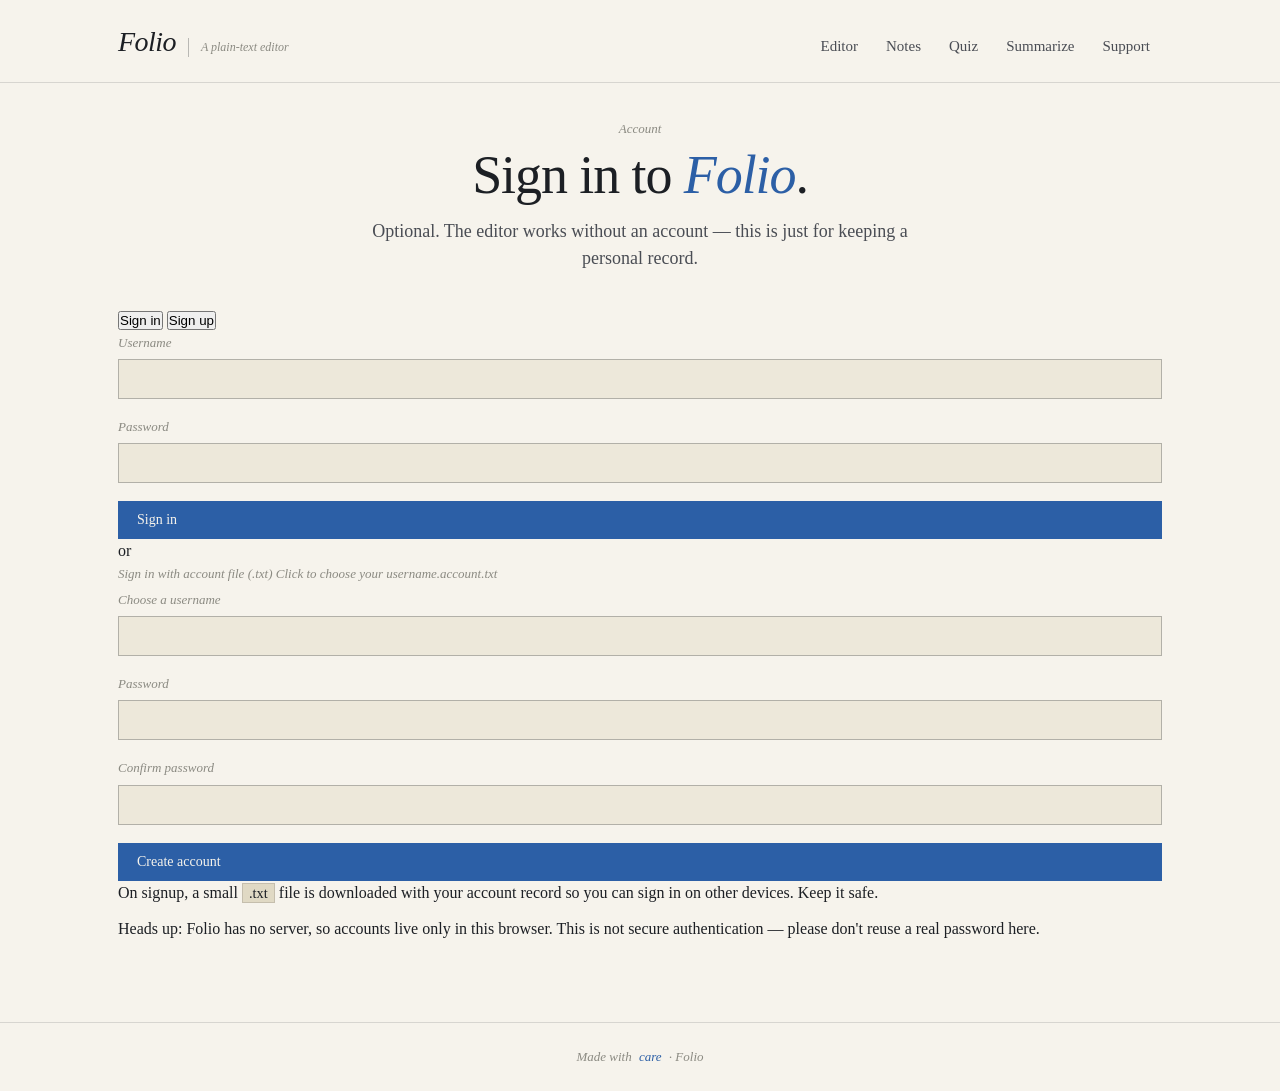
==== pages/login.html @ 6e9a5021 "Add files via upload" ====
<!DOCTYPE html>
<html lang="en">
<head>
  <meta charset="UTF-8" />
  <meta name="viewport" content="width=device-width, initial-scale=1.0" />
  <title>Sign in · Folio</title>
  <link rel="stylesheet" href="../styles/styles.css" />
</head>
<body data-page="login" data-requires-api="false">

  <header class="site-header">
    <div class="header-inner">
      <a class="brand" href="../index.html">
        <span class="brand-mark">Folio</span>
        <span class="brand-tag">A plain-text editor</span>
      </a>
      <nav class="nav">
        <a href="../index.html">Editor</a>
        <a href="notes.html">Notes</a>
        <a href="quiz.html">Quiz</a>
        <a href="summarize.html">Summarize</a>
        <a href="support.html">Support</a>
      </nav>
    </div>
  </header>

  <main>

    <div class="auth-page">

      <span class="eyebrow" style="text-align: center; display: block;">Account</span>
      <h1 class="display" style="text-align: center;">Sign in to <em>Folio</em>.</h1>
      <p class="lead" style="text-align: center; margin: 0 auto 36px;">
        Optional. The editor works without an account — this is just for keeping a personal record.
      </p>

      <div class="auth-card">

        <div class="auth-tabs">
          <button class="auth-tab active" data-tab="signin">Sign in</button>
          <button class="auth-tab" data-tab="signup">Sign up</button>
        </div>

        <!-- SIGN IN -->
        <form class="auth-form active" id="form-signin" autocomplete="off">
          <div class="field">
            <label for="signin-user">Username</label>
            <input type="text" id="signin-user" autocomplete="username" />
          </div>
          <div class="field">
            <label for="signin-pass">Password</label>
            <input type="password" id="signin-pass" autocomplete="current-password" />
          </div>

          <button type="submit" class="btn accent" style="width: 100%;">Sign in</button>

          <div class="auth-divider"><span>or</span></div>

          <label class="file-drop">
            <input type="file" id="signin-file" accept=".txt,text/plain" hidden />
            <span class="file-drop-label">Sign in with account file (.txt)</span>
            <span class="file-drop-hint">Click to choose your <em>username.account.txt</em></span>
          </label>

          <div class="auth-msg" id="signin-msg"></div>
        </form>

        <!-- SIGN UP -->
        <form class="auth-form" id="form-signup" autocomplete="off">
          <div class="field">
            <label for="signup-user">Choose a username</label>
            <input type="text" id="signup-user" autocomplete="username" />
          </div>
          <div class="field">
            <label for="signup-pass">Password</label>
            <input type="password" id="signup-pass" autocomplete="new-password" />
          </div>
          <div class="field">
            <label for="signup-pass2">Confirm password</label>
            <input type="password" id="signup-pass2" autocomplete="new-password" />
          </div>

          <button type="submit" class="btn accent" style="width: 100%;">Create account</button>

          <p class="auth-fineprint">
            On signup, a small <code>.txt</code> file is downloaded with your account record so you can sign in on other devices. Keep it safe.
          </p>

          <div class="auth-msg" id="signup-msg"></div>
        </form>

      </div>

      <p class="auth-disclaimer">
        Heads up: Folio has no server, so accounts live only in this browser. This is not secure authentication — please don't reuse a real password here.
      </p>

    </div>

  </main>

  <footer class="site-footer">
    Made with <em>care</em> · Folio
  </footer>

  <script src="../js/app.js"></script>
</body>
</html>
---- styles/styles.css ----
@import url('https://fonts.googleapis.com/css2?family=Amiri:ital,wght@0,400;0,700;1,400;1,700&family=Tinos:ital,wght@0,400;0,700;1,400;1,700&display=swap');

/*defined varaibles*/

:root {
  /*main paper colors*/
  --paper:        #f6f3ec;
  --paper-warm:   #ede8da;
  --paper-shade:  #e0d9c4;
  --sheet:        #fbf9f2;

  /*ink colors for more specific*/
  --ink:          #1c1f24;
  --ink-soft:     #4a4d54;
  --ink-faint:    #8b8a82;

  /* colors of the main theme */
  --accent:       #2c5fa6;
  --accent-soft:  #6a8fc8;
  --accent-pale:  #d5e0f0;

  /*rules*/
  --rule:         rgba(28, 31, 36, 0.14);
  --rule-strong:  rgba(28, 31, 36, 0.28);

  /* fonts — Times New Roman with Arabic fallback */
  --serif: 'Times New Roman', 'Tinos', 'Amiri', Times, serif;
  --mono:  'Times New Roman', 'Courier New', monospace;

  --max: 1100px;
}

/*clear and reset*/

* { box-sizing: border-box; margin: 0; padding: 0; }

html, body {
  background: var(--paper);
  color: var(--ink);
  font-family: var(--serif);
  font-size: 16px;
  line-height: 1.55;
  min-height: 100vh;
}

:lang(ar), [dir="rtl"] {
  font-size: 1.05em;
  line-height: 1.7;
}

a {
  color: var(--accent);
  text-decoration: underline;
  text-underline-offset: 3px;
}
a:hover { color: var(--ink); }

code {
  font-family: var(--mono);
  font-size: 0.9em;
  background: var(--paper-shade);
  padding: 1px 6px;
  border: 1px solid var(--rule);
}

/*navigation bar*/

.site-header {
  border-bottom: 1px solid var(--rule);
  background: var(--paper);
}

.header-inner {
  max-width: var(--max);
  margin: 0 auto;
  padding: 20px 28px 16px;
  display: flex;
  align-items: baseline;
  justify-content: space-between;
  gap: 24px;
  flex-wrap: wrap;
}

.brand {
  display: flex;
  align-items: baseline;
  gap: 12px;
  text-decoration: none;
  color: var(--ink);
}

.brand-mark {
  font-style: italic;
  font-weight: 400;
  font-size: 28px;
  letter-spacing: -0.02em;
}

.brand-tag {
  font-size: 12px;
  font-style: italic;
  color: var(--ink-faint);
  border-left: 1px solid var(--rule-strong);
  padding-left: 12px;
}

.nav { display: flex; gap: 4px; flex-wrap: wrap; }

.nav a {
  position: relative;
  padding: 8px 12px;
  font-size: 15px;
  color: var(--ink-soft);
  text-decoration: none;
}

.nav a:hover { color: var(--ink); }
.nav a.active { color: var(--ink); }
.nav a.active::after {
  content: '';
  position: absolute;
  left: 12px; right: 12px;
  bottom: 2px;
  height: 2px;
  background: var(--accent);
}

/*general layout*/

main {
  max-width: var(--max);
  margin: 0 auto;
  padding: 36px 28px 80px;
}

.hairline {
  border: none;
  border-top: 1px solid var(--rule);
  margin: 36px 0;
}

.eyebrow {
  display: block;
  font-size: 13px;
  font-style: italic;
  color: var(--ink-faint);
  margin-bottom: 8px;
}

h1.display {
  font-weight: 400;
  font-size: clamp(34px, 5vw, 54px);
  line-height: 1.05;
  letter-spacing: -0.02em;
  margin-bottom: 14px;
}
h1.display em {
  font-style: italic;
  color: var(--accent);
}

.lead {
  font-size: 18px;
  line-height: 1.5;
  max-width: 540px;
  color: var(--ink-soft);
}

h2 {
  font-weight: 400;
  font-size: 28px;
  letter-spacing: -0.01em;
  margin-bottom: 14px;
}
h2 em { font-style: italic; color: var(--accent); }

p { margin-bottom: 12px; }
p:last-child { margin-bottom: 0; }

/*Buttons design */

.btn {
  display: inline-flex;
  align-items: center;
  gap: 8px;
  padding: 10px 18px;
  font-family: var(--serif);
  font-size: 14px;
  text-decoration: none;
  border: 1px solid var(--ink);
  background: var(--ink);
  color: var(--paper);
  cursor: pointer;
  transition: all 0.15s ease;
}

.btn:hover {
  background: var(--accent);
  border-color: var(--accent);
}

.btn.ghost {
  background: transparent;
  color: var(--ink);
}
.btn.ghost:hover {
  background: var(--ink);
  color: var(--paper);
}

.btn.accent {
  background: var(--accent);
  border-color: var(--accent);
}
.btn.accent:hover {
  background: var(--ink);
  border-color: var(--ink);
}

.btn.small { padding: 7px 14px; font-size: 13px; }

button:disabled { opacity: 0.45; cursor: not-allowed; }

/*Api form*/

input[type="text"],
input[type="password"],
textarea {
  width: 100%;
  font-family: var(--serif);
  font-size: 16px;
  color: var(--ink);
  background: var(--paper-warm);
  border: 1px solid var(--rule-strong);
  padding: 10px 12px;
  outline: none;
}

input:focus, textarea:focus {
  border-color: var(--accent);
  background: var(--paper);
}

textarea {
  resize: vertical;
  min-height: 100px;
  line-height: 1.55;
  font-size: 17px;
}

label {
  display: block;
  font-size: 13px;
  font-style: italic;
  color: var(--ink-faint);
  margin-bottom: 6px;
}

.field { margin-bottom: 18px; }

/*txt files main editor*/

.editor-head {
  margin-bottom: 18px;
}

.toolbar {
  display: flex;
  align-items: stretch;
  border: 1px solid var(--rule-strong);
  background: var(--paper-warm);
  margin-bottom: 14px;
  flex-wrap: wrap;
}

.toolbar-group {
  display: flex;
  align-items: center;
  border-right: 1px solid var(--rule-strong);
}
.toolbar-group:last-child { border-right: none; }
.toolbar-group.grow { flex: 1; min-width: 0; }

.tool-btn {
  background: transparent;
  border: none;
  padding: 0 14px;
  height: 38px;
  font-family: var(--serif);
  font-size: 14px;
  color: var(--ink-soft);
  cursor: pointer;
  border-right: 1px solid var(--rule);
}
.tool-btn:last-child { border-right: none; }
.tool-btn:hover { color: var(--ink); background: var(--paper-shade); }
.tool-btn.accent { color: var(--accent); }
.tool-btn.accent:hover { background: var(--accent); color: var(--paper); }

.filename-input {
  flex: 1;
  min-width: 0;
  background: transparent;
  border: none;
  padding: 0 14px;
  font-style: italic;
  font-size: 16px;
  color: var(--ink);
  height: 38px;
}

.filename-input::placeholder {
  color: var(--ink-faint);
  font-style: italic;
}

.font-size-display {
  font-size: 13px;
  color: var(--ink-soft);
  padding: 0 8px;
  min-width: 30px;
  text-align: center;
}

/*Paper main area*/
.sheet {
  background: var(--sheet);
  border: 1px solid var(--rule-strong);
  position: relative;
  min-height: 50vh;
}

.sheet textarea {
  display: block;
  width: 100%;
  min-height: 50vh;
  background: transparent;
  border: none;
  resize: none;
  padding: 40px 48px;
  font-family: var(--serif);
  font-size: 17px;
  line-height: 1.65;
  color: var(--ink);
  outline: none;
}

.sheet textarea::placeholder {
  color: var(--ink-faint);
  font-style: italic;
}

/*stats*/
.stats-bar {
  display: flex;
  justify-content: space-between;
  align-items: center;
  margin-top: 12px;
  padding: 8px 14px;
  border-top: 1px solid var(--rule);
  font-size: 13px;
  color: var(--ink-faint);
  flex-wrap: wrap;
  gap: 8px;
}

.stats-group { display: flex; gap: 18px; flex-wrap: wrap; }

.stat b {
  font-style: italic;
  font-weight: 400;
  font-size: 14px;
  color: var(--ink);
  margin-right: 4px;
}

.save-status {
  display: inline-flex;
  align-items: center;
  gap: 6px;
  font-style: italic;
}

.save-status::before {
  content: '';
  width: 6px; height: 6px;
  background: #2c7a4d;
  border-radius: 50%;
}

.save-status.dirty::before { background: var(--accent); }

/*Ai shortcut easy reach */
.editor-ai {
  display: flex;
  gap: 10px;
  margin-top: 16px;
  flex-wrap: wrap;
  align-items: center;
}

.editor-ai-label {
  font-size: 13px;
  font-style: italic;
  color: var(--ink-faint);
  margin-right: 6px;
}

/*Headers*/

.section-head {
  margin-bottom: 32px;
}

.saved-header {
  display: flex;
  justify-content: space-between;
  align-items: baseline;
  border-bottom: 1px solid var(--rule-strong);
  padding-bottom: 10px;
  margin-bottom: 18px;
  flex-wrap: wrap;
  gap: 8px;
}

.empty-state {
  font-style: italic;
  font-size: 16px;
  color: var(--ink-faint);
  padding: 20px 0;
  text-align: center;
}

/*Notes page*/

.note-editor {
  background: var(--paper-warm);
  border: 1px solid var(--rule-strong);
  padding: 24px;
  margin-bottom: 32px;
}

.note-editor input[type="text"] {
  font-size: 22px;
  background: transparent;
  border: none;
  border-bottom: 1px solid var(--rule);
  padding: 6px 0 10px;
  margin-bottom: 12px;
}

.note-editor input[type="text"]:focus {
  border-bottom-color: var(--accent);
}

.note-editor textarea {
  background: transparent;
  border: none;
  padding: 6px 0;
  min-height: 140px;
}

.note-actions {
  display: flex;
  gap: 10px;
  justify-content: flex-end;
  margin-top: 14px;
  border-top: 1px solid var(--rule);
  padding-top: 14px;
}

.notes-list { list-style: none; }

.note-card {
  background: var(--paper-warm);
  border: 1px solid var(--rule);
  padding: 20px 24px;
  margin-bottom: 14px;
}

.note-card-header {
  display: flex;
  justify-content: space-between;
  align-items: baseline;
  margin-bottom: 8px;
  gap: 14px;
  flex-wrap: wrap;
}

.note-title {
  font-size: 20px;
  font-weight: 500;
}

.note-date {
  font-size: 13px;
  font-style: italic;
  color: var(--ink-faint);
}

.note-body {
  font-size: 16px;
  line-height: 1.55;
  color: var(--ink-soft);
  white-space: pre-wrap;
  margin-bottom: 10px;
}

.note-card-actions {
  display: flex;
  gap: 8px;
  border-top: 1px solid var(--rule);
  padding-top: 10px;
}

/*Coming soon/ ai stuff later place*/

.soon-panel {
  background: var(--paper-warm);
  border: 1px solid var(--rule-strong);
  padding: 40px 32px;
  text-align: center;
}

.soon-badge {
  display: inline-block;
  font-size: 12px;
  font-style: italic;
  color: var(--accent);
  background: var(--accent-pale);
  padding: 4px 10px;
  margin-bottom: 14px;
  border-radius: 2px;
}

.soon-panel h3 {
  font-size: 22px;
  font-weight: 400;
  margin-bottom: 8px;
}

.soon-panel p {
  font-size: 15px;
  color: var(--ink-soft);
  max-width: 460px;
  margin: 0 auto 20px;
}

.sum-grid {
  display: grid;
  grid-template-columns: 1fr 1fr;
  gap: 20px;
  align-items: start;
  margin-bottom: 18px;
}

.sum-panel {
  background: var(--paper-warm);
  border: 1px solid var(--rule-strong);
  padding: 20px;
  min-height: 320px;
  display: flex;
  flex-direction: column;
}

.sum-panel-header {
  display: flex;
  justify-content: space-between;
  align-items: baseline;
  border-bottom: 1px solid var(--rule);
  padding-bottom: 8px;
  margin-bottom: 14px;
  gap: 10px;
}

.sum-panel-title {
  font-style: italic;
  font-size: 18px;
}

.sum-panel-meta {
  font-size: 12px;
  font-style: italic;
  color: var(--ink-faint);
}

.sum-panel textarea {
  flex: 1;
  background: transparent;
  border: none;
  padding: 0;
  font-size: 15px;
  min-height: 240px;
}

.sum-output {
  flex: 1;
  font-size: 15px;
  line-height: 1.55;
  white-space: pre-wrap;
  color: var(--ink);
}

.sum-output.empty {
  font-style: italic;
  color: var(--ink-faint);
  display: flex;
  align-items: center;
  justify-content: center;
}

.sum-controls {
  display: flex;
  gap: 12px;
  flex-wrap: wrap;
  align-items: center;
  justify-content: flex-end;
}

/*Support area*/

.support-section {
  margin-bottom: 36px;
}

.api-card {
  background: var(--paper-warm);
  border: 1px solid var(--rule-strong);
  padding: 22px;
  margin-top: 12px;
}

/*Md files to load in support*/

.md-content {
  font-family: var(--serif);
  color: var(--ink);
  line-height: 1.6;
}

.md-content > * + * { margin-top: 14px; }

.md-content .md-h1 {
  font-size: 28px;
  font-style: italic;
  font-weight: 400;
  color: var(--accent);
  margin-top: 28px;
}
.md-content .md-h1:first-child { margin-top: 0; }

.md-content .md-h2 {
  font-size: 22px;
  font-weight: 500;
  margin-top: 22px;
}

.md-content .md-h3 {
  font-size: 18px;
  font-weight: 600;
  margin-top: 16px;
}

.md-content .md-p {
  font-size: 16px;
  color: var(--ink-soft);
}

.md-content .md-ul,
.md-content .md-ol {
  padding-left: 22px;
  font-size: 16px;
  color: var(--ink-soft);
}

.md-content .md-ul li,
.md-content .md-ol li {
  margin-bottom: 5px;
}

.md-content .md-hr {
  border: none;
  border-top: 1px solid var(--rule);
  margin: 24px 0;
}

.md-content strong { font-weight: 700; color: var(--ink); }
.md-content em { font-style: italic; }

.md-loading {
  font-style: italic;
  color: var(--ink-faint);
  text-align: center;
  padding: 20px 0;
}

.md-content[dir="rtl"] {
  text-align: right;
}

.md-content[dir="rtl"] .md-ul,
.md-content[dir="rtl"] .md-ol {
  padding-left: 0;
  padding-right: 22px;
}

/*Footers*/

.site-footer {
  border-top: 1px solid var(--rule);
  padding: 24px;
  text-align: center;
  font-size: 13px;
  font-style: italic;
  color: var(--ink-faint);
}

.site-footer em {
  color: var(--accent);
  margin: 0 4px;
}

/*Added support to phones and different shit*/

@media (max-width: 880px) {
  .sum-grid { grid-template-columns: 1fr; }
}

@media (max-width: 640px) {
  .header-inner { padding: 14px 16px 12px; gap: 12px; }
  .brand-tag { display: none; }
  .brand-mark { font-size: 24px; }
  .nav a { padding: 6px 10px; font-size: 14px; }
  main { padding: 24px 14px 56px; }

  h1.display { font-size: clamp(26px, 7vw, 36px); }
  .lead { font-size: 16px; }
  h2 { font-size: 22px; }

  .sheet textarea { padding: 26px 20px; font-size: 16px; }
  .toolbar { flex-direction: column; align-items: stretch; }
  .toolbar-group { border-right: none; border-bottom: 1px solid var(--rule); }
  .toolbar-group:last-child { border-bottom: none; }
  .tool-btn { height: 42px; }
  .filename-input { padding: 10px 14px; height: 42px; }

  .stats-bar { flex-direction: column; align-items: flex-start; }
  .editor-ai { flex-direction: column; align-items: stretch; }
  .editor-ai .btn { justify-content: center; }

  .note-editor { padding: 16px; }
  .note-card { padding: 16px 18px; }

  .soon-panel { padding: 28px 18px; }
  .sum-panel { padding: 16px; min-height: 240px; }
}
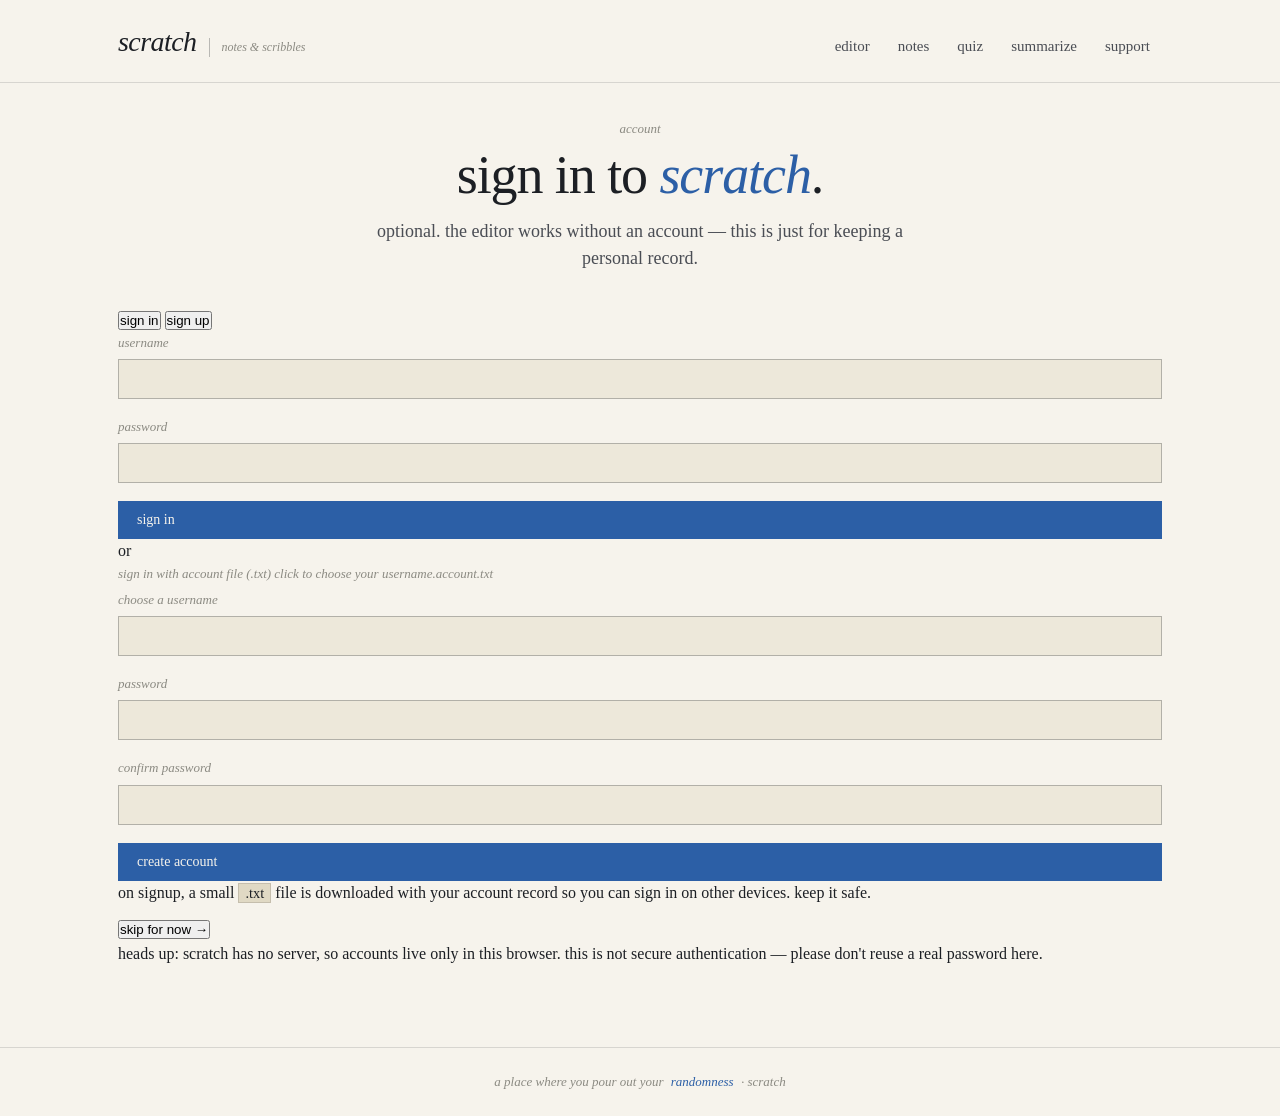
==== commit fc1d121a: "Update login page branding and text" ====
--- a/pages/login.html
+++ b/pages/login.html
@@ -3,23 +3,23 @@
 <head>
   <meta charset="UTF-8" />
   <meta name="viewport" content="width=device-width, initial-scale=1.0" />
-  <title>Sign in · Folio</title>
+  <title>sign in — scratch</title>
   <link rel="stylesheet" href="../styles/styles.css" />
 </head>
-<body data-page="login" data-requires-api="false">
+<body data-page="login">
 
   <header class="site-header">
     <div class="header-inner">
       <a class="brand" href="../index.html">
-        <span class="brand-mark">Folio</span>
-        <span class="brand-tag">A plain-text editor</span>
+        <span class="brand-mark">scratch</span>
+        <span class="brand-tag">notes &amp; scribbles</span>
       </a>
       <nav class="nav">
-        <a href="../index.html">Editor</a>
-        <a href="notes.html">Notes</a>
-        <a href="quiz.html">Quiz</a>
-        <a href="summarize.html">Summarize</a>
-        <a href="support.html">Support</a>
+        <a href="../index.html">editor</a>
+        <a href="notes.html">notes</a>
+        <a href="quiz.html">quiz</a>
+        <a href="summarize.html">summarize</a>
+        <a href="support.html">support</a>
       </nav>
     </div>
   </header>
@@ -28,62 +28,60 @@
 
     <div class="auth-page">
 
-      <span class="eyebrow" style="text-align: center; display: block;">Account</span>
-      <h1 class="display" style="text-align: center;">Sign in to <em>Folio</em>.</h1>
+      <span class="eyebrow" style="text-align: center; display: block;">account</span>
+      <h1 class="display" style="text-align: center;">sign in to <em>scratch</em>.</h1>
       <p class="lead" style="text-align: center; margin: 0 auto 36px;">
-        Optional. The editor works without an account — this is just for keeping a personal record.
+        optional. the editor works without an account — this is just for keeping a personal record.
       </p>
 
       <div class="auth-card">
 
         <div class="auth-tabs">
-          <button class="auth-tab active" data-tab="signin">Sign in</button>
-          <button class="auth-tab" data-tab="signup">Sign up</button>
+          <button class="auth-tab active" data-tab="signin">sign in</button>
+          <button class="auth-tab" data-tab="signup">sign up</button>
         </div>
 
-        <!-- SIGN IN -->
         <form class="auth-form active" id="form-signin" autocomplete="off">
           <div class="field">
-            <label for="signin-user">Username</label>
+            <label for="signin-user">username</label>
             <input type="text" id="signin-user" autocomplete="username" />
           </div>
           <div class="field">
-            <label for="signin-pass">Password</label>
+            <label for="signin-pass">password</label>
             <input type="password" id="signin-pass" autocomplete="current-password" />
           </div>
 
-          <button type="submit" class="btn accent" style="width: 100%;">Sign in</button>
+          <button type="submit" class="btn accent" style="width: 100%;">sign in</button>
 
           <div class="auth-divider"><span>or</span></div>
 
           <label class="file-drop">
             <input type="file" id="signin-file" accept=".txt,text/plain" hidden />
-            <span class="file-drop-label">Sign in with account file (.txt)</span>
-            <span class="file-drop-hint">Click to choose your <em>username.account.txt</em></span>
+            <span class="file-drop-label">sign in with account file (.txt)</span>
+            <span class="file-drop-hint">click to choose your <em>username.account.txt</em></span>
           </label>
 
           <div class="auth-msg" id="signin-msg"></div>
         </form>
 
-        <!-- SIGN UP -->
         <form class="auth-form" id="form-signup" autocomplete="off">
           <div class="field">
-            <label for="signup-user">Choose a username</label>
+            <label for="signup-user">choose a username</label>
             <input type="text" id="signup-user" autocomplete="username" />
           </div>
           <div class="field">
-            <label for="signup-pass">Password</label>
+            <label for="signup-pass">password</label>
             <input type="password" id="signup-pass" autocomplete="new-password" />
           </div>
           <div class="field">
-            <label for="signup-pass2">Confirm password</label>
+            <label for="signup-pass2">confirm password</label>
             <input type="password" id="signup-pass2" autocomplete="new-password" />
           </div>
 
-          <button type="submit" class="btn accent" style="width: 100%;">Create account</button>
+          <button type="submit" class="btn accent" style="width: 100%;">create account</button>
 
           <p class="auth-fineprint">
-            On signup, a small <code>.txt</code> file is downloaded with your account record so you can sign in on other devices. Keep it safe.
+            on signup, a small <code>.txt</code> file is downloaded with your account record so you can sign in on other devices. keep it safe.
           </p>
 
           <div class="auth-msg" id="signup-msg"></div>
@@ -91,8 +89,12 @@
 
       </div>
 
+      <div class="auth-skip-row">
+        <button type="button" class="auth-skip-btn" id="auth-skip">skip for now →</button>
+      </div>
+
       <p class="auth-disclaimer">
-        Heads up: Folio has no server, so accounts live only in this browser. This is not secure authentication — please don't reuse a real password here.
+        heads up: scratch has no server, so accounts live only in this browser. this is not secure authentication — please don't reuse a real password here.
       </p>
 
     </div>
@@ -100,7 +102,7 @@
   </main>
 
   <footer class="site-footer">
-    Made with <em>care</em> · Folio
+    a place where you pour out your <em>randomness</em> · scratch
   </footer>
 
   <script src="../js/app.js"></script>
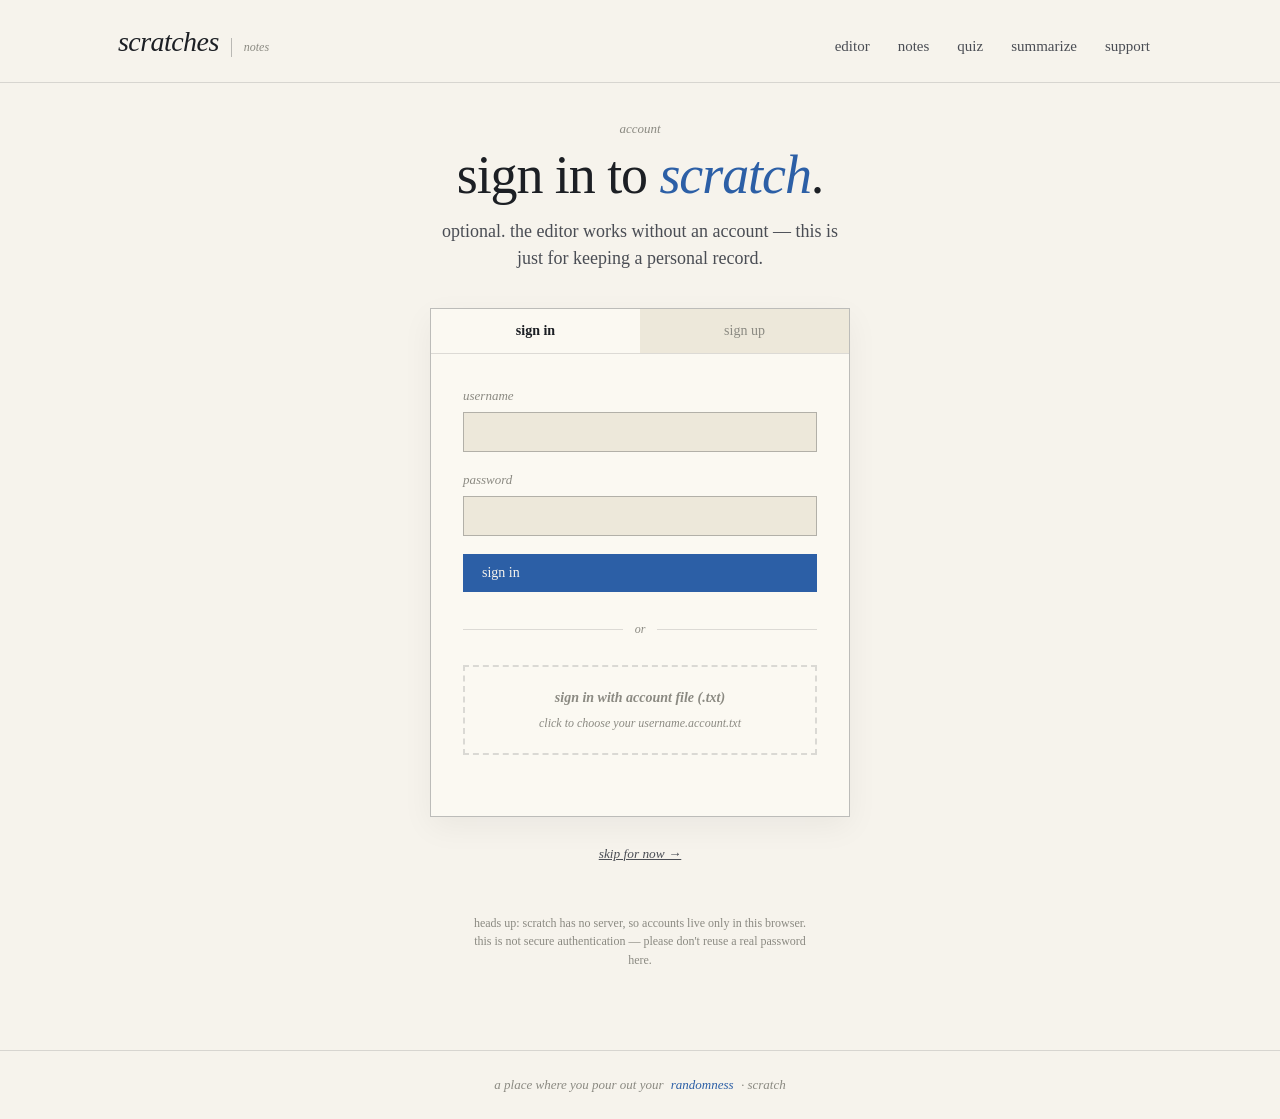
==== commit 6b268e8e: "Update title and brand names in login.html" ====
--- a/pages/login.html
+++ b/pages/login.html
@@ -3,7 +3,7 @@
 <head>
   <meta charset="UTF-8" />
   <meta name="viewport" content="width=device-width, initial-scale=1.0" />
-  <title>sign in — scratch</title>
+  <title>sign in - scratch</title>
   <link rel="stylesheet" href="../styles/styles.css" />
 </head>
 <body data-page="login">
@@ -11,8 +11,8 @@
   <header class="site-header">
     <div class="header-inner">
       <a class="brand" href="../index.html">
-        <span class="brand-mark">scratch</span>
-        <span class="brand-tag">notes &amp; scribbles</span>
+        <span class="brand-mark">scratches</span>
+        <span class="brand-tag">notes</span>
       </a>
       <nav class="nav">
         <a href="../index.html">editor</a>
--- a/styles/styles.css
+++ b/styles/styles.css
@@ -754,3 +754,342 @@
   .soon-panel { padding: 28px 18px; }
   .sum-panel { padding: 16px; min-height: 240px; }
 }
+
+.auth-page {
+  max-width: 420px;
+  margin: 0 auto;
+}
+
+.auth-card {
+  background: var(--sheet);
+  border: 1px solid var(--rule-strong);
+  margin-top: 24px;
+  box-shadow: 0 10px 30px rgba(0,0,0,0.05);
+}
+
+.auth-tabs {
+  display: flex;
+  border-bottom: 1px solid var(--rule);
+}
+
+.auth-tab {
+  flex: 1;
+  padding: 14px;
+  background: var(--paper-warm);
+  border: none;
+  font-family: var(--serif);
+  font-size: 14px;
+  cursor: pointer;
+  color: var(--ink-faint);
+  transition: all 0.2s;
+}
+
+.auth-tab.active {
+  background: var(--sheet);
+  color: var(--ink);
+  font-weight: bold;
+}
+
+.auth-form {
+  padding: 32px;
+  display: none;
+}
+
+.auth-form.active {
+  display: block;
+}
+
+.auth-divider {
+  text-align: center;
+  margin: 24px 0;
+  position: relative;
+}
+
+.auth-divider::before {
+  content: '';
+  position: absolute;
+  top: 50%; left: 0; right: 0;
+  height: 1px;
+  background: var(--rule);
+  z-index: 1;
+}
+
+.auth-divider span {
+  position: relative;
+  z-index: 2;
+  background: var(--sheet);
+  padding: 0 12px;
+  font-size: 12px;
+  font-style: italic;
+  color: var(--ink-faint);
+}
+
+.file-drop {
+  display: block;
+  border: 2px dashed var(--rule);
+  padding: 20px;
+  text-align: center;
+  cursor: pointer;
+  transition: border-color 0.2s;
+}
+
+.file-drop:hover {
+  border-color: var(--accent-soft);
+  background: var(--paper-warm);
+}
+
+.file-drop-label {
+  display: block;
+  font-size: 14px;
+  font-weight: bold;
+  margin-bottom: 4px;
+}
+
+.file-drop-hint {
+  font-size: 12px;
+  font-style: italic;
+  color: var(--ink-faint);
+}
+
+.auth-msg {
+  margin-top: 16px;
+  font-size: 13px;
+  text-align: center;
+  min-height: 1em;
+}
+
+.auth-msg.error { color: #b71c1c; }
+.auth-msg.success { color: #2e7d32; }
+
+.auth-page {
+  max-width: 420px;
+  margin: 0 auto;
+}
+
+.auth-card {
+  background: var(--sheet);
+  border: 1px solid var(--rule-strong);
+  margin-top: 24px;
+  box-shadow: 0 10px 30px rgba(0,0,0,0.05);
+}
+
+.auth-tabs {
+  display: flex;
+  border-bottom: 1px solid var(--rule);
+}
+
+.auth-tab {
+  flex: 1;
+  padding: 14px;
+  background: var(--paper-warm);
+  border: none;
+  font-family: var(--serif);
+  font-size: 14px;
+  cursor: pointer;
+  color: var(--ink-faint);
+  transition: all 0.2s;
+}
+
+.auth-tab.active {
+  background: var(--sheet);
+  color: var(--ink);
+  font-weight: bold;
+}
+
+.auth-form {
+  padding: 32px;
+  display: none;
+}
+
+.auth-form.active {
+  display: block;
+}
+
+.auth-divider {
+  text-align: center;
+  margin: 24px 0;
+  position: relative;
+}
+
+.auth-divider::before {
+  content: '';
+  position: absolute;
+  top: 50%; left: 0; right: 0;
+  height: 1px;
+  background: var(--rule);
+  z-index: 1;
+}
+
+.auth-divider span {
+  position: relative;
+  z-index: 2;
+  background: var(--sheet);
+  padding: 0 12px;
+  font-size: 12px;
+  font-style: italic;
+  color: var(--ink-faint);
+}
+
+.file-drop {
+  display: block;
+  border: 2px dashed var(--rule);
+  padding: 20px;
+  text-align: center;
+  cursor: pointer;
+  transition: border-color 0.2s;
+}
+
+.file-drop:hover {
+  border-color: var(--accent-soft);
+  background: var(--paper-warm);
+}
+
+.file-drop-label {
+  display: block;
+  font-size: 14px;
+  font-weight: bold;
+  margin-bottom: 4px;
+}
+
+.file-drop-hint {
+  font-size: 12px;
+  font-style: italic;
+  color: var(--ink-faint);
+}
+.auth-page {
+  max-width: 420px;
+  margin: 0 auto;
+}
+
+.auth-card {
+  background: var(--sheet);
+  border: 1px solid var(--rule-strong);
+  margin-top: 24px;
+  box-shadow: 0 10px 30px rgba(0,0,0,0.05);
+}
+
+.auth-tabs {
+  display: flex;
+  border-bottom: 1px solid var(--rule);
+}
+
+.auth-tab {
+  flex: 1;
+  padding: 14px;
+  background: var(--paper-warm);
+  border: none;
+  font-family: var(--serif);
+  font-size: 14px;
+  cursor: pointer;
+  color: var(--ink-faint);
+  transition: all 0.2s;
+}
+
+.auth-tab.active {
+  background: var(--sheet);
+  color: var(--ink);
+  font-weight: bold;
+}
+
+.auth-form {
+  padding: 32px;
+  display: none;
+}
+
+.auth-form.active {
+  display: block;
+}
+
+.auth-divider {
+  text-align: center;
+  margin: 24px 0;
+  position: relative;
+}
+
+.auth-divider::before {
+  content: '';
+  position: absolute;
+  top: 50%; left: 0; right: 0;
+  height: 1px;
+  background: var(--rule);
+  z-index: 1;
+}
+
+.auth-divider span {
+  position: relative;
+  z-index: 2;
+  background: var(--sheet);
+  padding: 0 12px;
+  font-size: 12px;
+  font-style: italic;
+  color: var(--ink-faint);
+}
+
+.file-drop {
+  display: block;
+  border: 2px dashed var(--rule);
+  padding: 20px;
+  text-align: center;
+  cursor: pointer;
+  transition: border-color 0.2s;
+}
+
+.file-drop:hover {
+  border-color: var(--accent-soft);
+  background: var(--paper-warm);
+}
+
+.file-drop-label {
+  display: block;
+  font-size: 14px;
+  font-weight: bold;
+  margin-bottom: 4px;
+}
+
+.file-drop-hint {
+  font-size: 12px;
+  font-style: italic;
+  color: var(--ink-faint);
+}
+
+.auth-msg {
+  margin-top: 16px;
+  font-size: 13px;
+  text-align: center;
+  min-height: 1em;
+}
+
+.auth-msg.error { color: #b71c1c; }
+.auth-msg.success { color: #2e7d32; }
+
+.auth-fineprint {
+  font-size: 12px;
+  color: var(--ink-faint);
+  margin-top: 16px;
+  line-height: 1.4;
+}
+
+.auth-skip-row {
+  text-align: center;
+  margin-top: 24px;
+}
+
+.auth-skip-btn {
+  background: none;
+  border: none;
+  font-family: var(--serif);
+  font-style: italic;
+  color: var(--ink-soft);
+  cursor: pointer;
+  text-decoration: underline;
+}
+
+.auth-disclaimer {
+  margin-top: 48px;
+  font-size: 12px;
+  color: var(--ink-faint);
+  text-align: center;
+  max-width: 340px;
+  margin-left: auto;
+  margin-right: auto;
+}
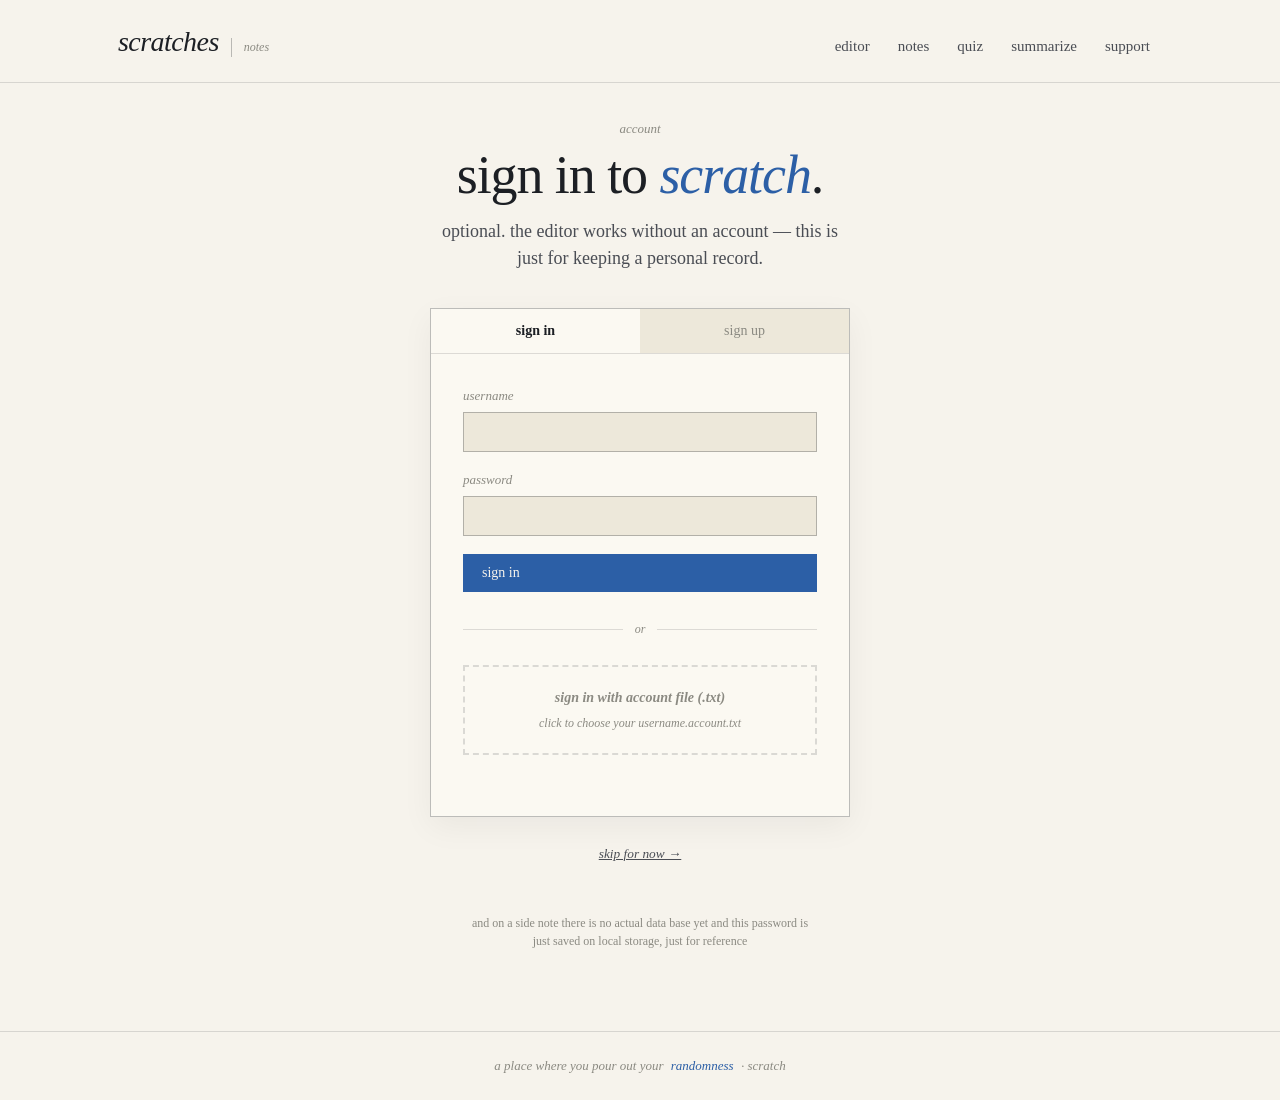
==== commit e7b97d4b: "Update login.html" ====
--- a/pages/login.html
+++ b/pages/login.html
@@ -81,7 +81,7 @@
           <button type="submit" class="btn accent" style="width: 100%;">create account</button>
 
           <p class="auth-fineprint">
-            on signup, a small <code>.txt</code> file is downloaded with your account record so you can sign in on other devices. keep it safe.
+           You will have a txt file downloaded upon log in, it is totally useless throw it delete it do whatever lol.
           </p>
 
           <div class="auth-msg" id="signup-msg"></div>
@@ -94,7 +94,7 @@
       </div>
 
       <p class="auth-disclaimer">
-        heads up: scratch has no server, so accounts live only in this browser. this is not secure authentication — please don't reuse a real password here.
+        and on a side note there is no actual data base yet and this password is just saved on local storage, just for reference
       </p>
 
     </div>
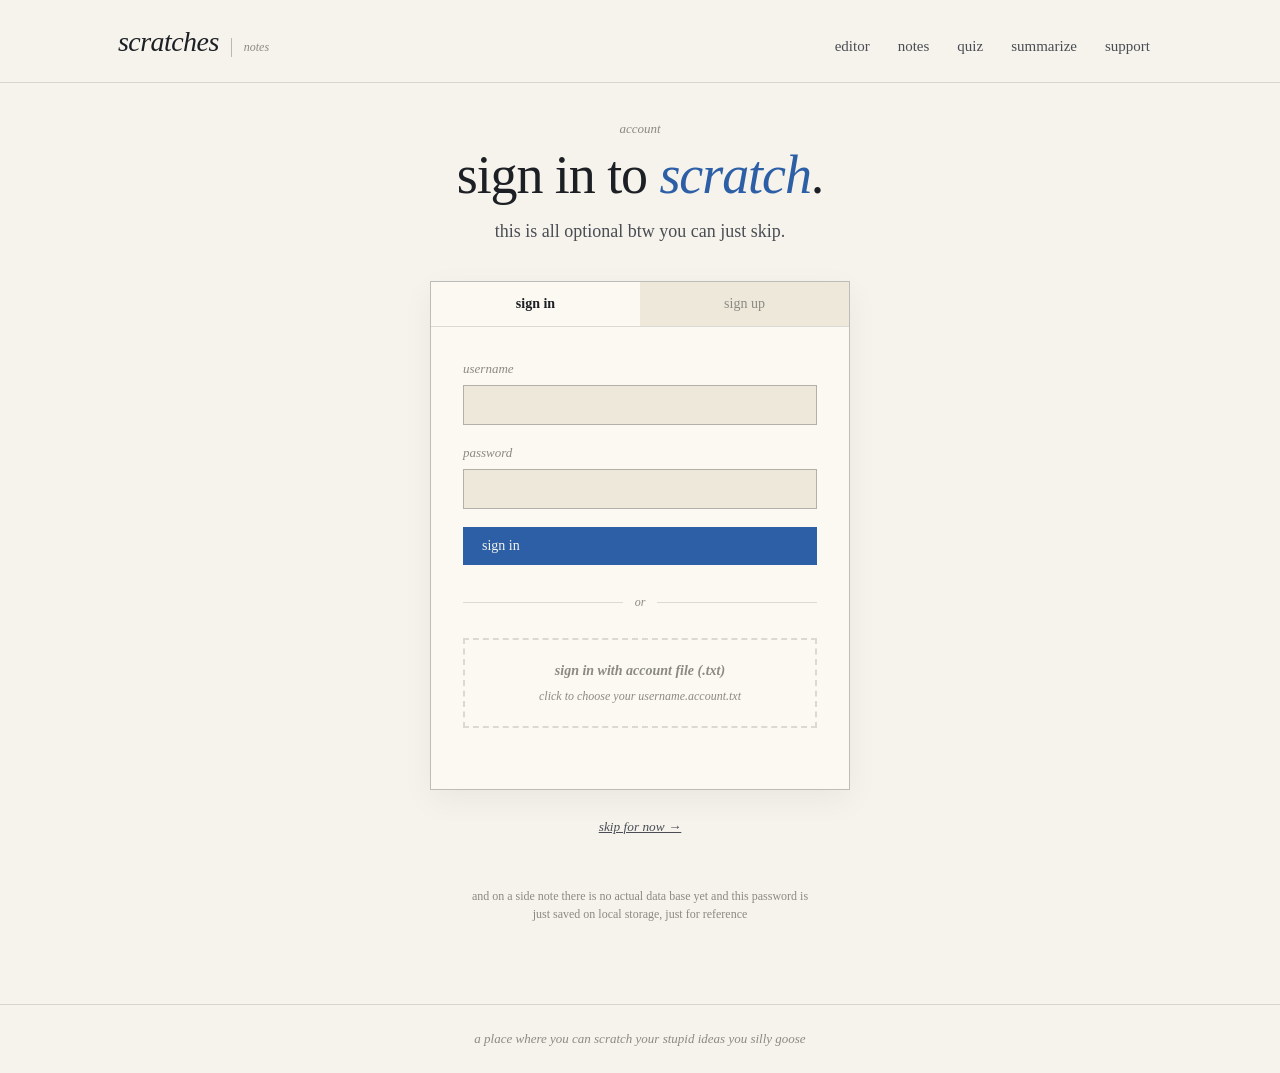
==== commit bb1170c1: "Update login page text for clarity and tone" ====
--- a/pages/login.html
+++ b/pages/login.html
@@ -31,7 +31,7 @@
       <span class="eyebrow" style="text-align: center; display: block;">account</span>
       <h1 class="display" style="text-align: center;">sign in to <em>scratch</em>.</h1>
       <p class="lead" style="text-align: center; margin: 0 auto 36px;">
-        optional. the editor works without an account — this is just for keeping a personal record.
+        this is all optional btw you can just skip.
       </p>
 
       <div class="auth-card">
@@ -102,7 +102,7 @@
   </main>
 
   <footer class="site-footer">
-    a place where you pour out your <em>randomness</em> · scratch
+    a place where you can scratch your stupid ideas you silly goose 
   </footer>
 
   <script src="../js/app.js"></script>
